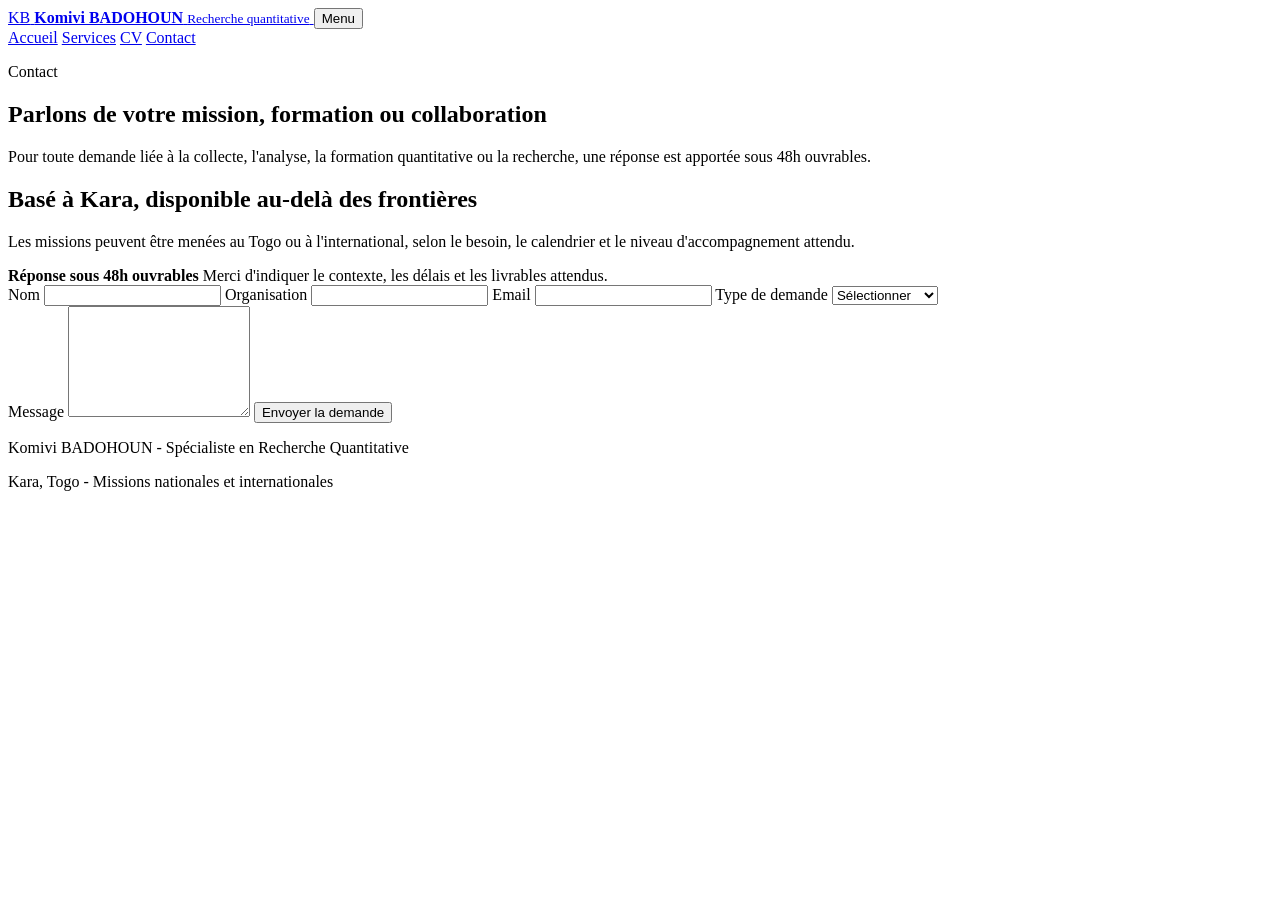
==== contact.html @ 81df45e7 "Add files via upload" ====
<!doctype html>
<html lang="fr">
  <head>
    <meta charset="utf-8">
    <meta name="viewport" content="width=device-width, initial-scale=1">
    <title>Contact - Komivi BADOHOUN</title>
    <meta name="description" content="Contactez Komivi BADOHOUN pour une mission, une formation ou une collaboration de recherche.">
    <link rel="stylesheet" href="assets/styles.css">
  </head>
  <body>
    <header class="site-header">
      <a class="brand" href="index.html" aria-label="Accueil Komivi BADOHOUN">
        <span class="brand-mark">KB</span>
        <span>
          <strong>Komivi BADOHOUN</strong>
          <small>Recherche quantitative</small>
        </span>
      </a>
      <button class="nav-toggle" type="button" aria-expanded="false" aria-controls="main-nav">
        <span class="nav-toggle-line"></span>
        <span class="nav-toggle-line"></span>
        <span class="nav-toggle-line"></span>
        <span class="sr-only">Menu</span>
      </button>
      <nav class="main-nav" id="main-nav" aria-label="Navigation principale">
        <a href="index.html">Accueil</a>
        <a href="services.html">Services</a>
        <a href="cv.html">CV</a>
        <a href="contact.html" aria-current="page">Contact</a>
      </nav>
    </header>

    <main>
      <section class="page-hero contact-hero">
        <p class="eyebrow">Contact</p>
        <h1>Parlons de votre mission, formation ou collaboration</h1>
        <p>
          Pour toute demande liée à la collecte, l'analyse, la formation quantitative
          ou la recherche, une réponse est apportée sous 48h ouvrables.
        </p>
      </section>

      <section class="section contact-layout">
        <div class="contact-intro">
          <h2>Basé à Kara, disponible au-delà des frontières</h2>
          <p>
            Les missions peuvent être menées au Togo ou à l'international, selon le besoin,
            le calendrier et le niveau d'accompagnement attendu.
          </p>
          <div class="contact-note">
            <strong>Réponse sous 48h ouvrables</strong>
            <span>Merci d'indiquer le contexte, les délais et les livrables attendus.</span>
          </div>
        </div>

        <form class="contact-form" id="contact-form">
          <div class="form-grid">
            <label>
              <span>Nom</span>
              <input type="text" name="name" autocomplete="name" required>
            </label>
            <label>
              <span>Organisation</span>
              <input type="text" name="organization" autocomplete="organization">
            </label>
            <label>
              <span>Email</span>
              <input type="email" name="email" autocomplete="email" required>
            </label>
            <label>
              <span>Type de demande</span>
              <select name="request_type" required>
                <option value="">Sélectionner</option>
                <option>Mission/Projet</option>
                <option>Formation</option>
                <option>Collaboration</option>
                <option>Autre</option>
              </select>
            </label>
          </div>
          <label>
            <span>Message</span>
            <textarea name="message" rows="7" required></textarea>
          </label>
          <button class="button button-primary" type="submit">Envoyer la demande</button>
          <p class="form-status" id="form-status" role="status" aria-live="polite"></p>
        </form>
      </section>
    </main>

    <footer class="site-footer">
      <p>Komivi BADOHOUN - Spécialiste en Recherche Quantitative</p>
      <p>Kara, Togo - Missions nationales et internationales</p>
    </footer>

    <script src="assets/script.js"></script>
  </body>
</html>
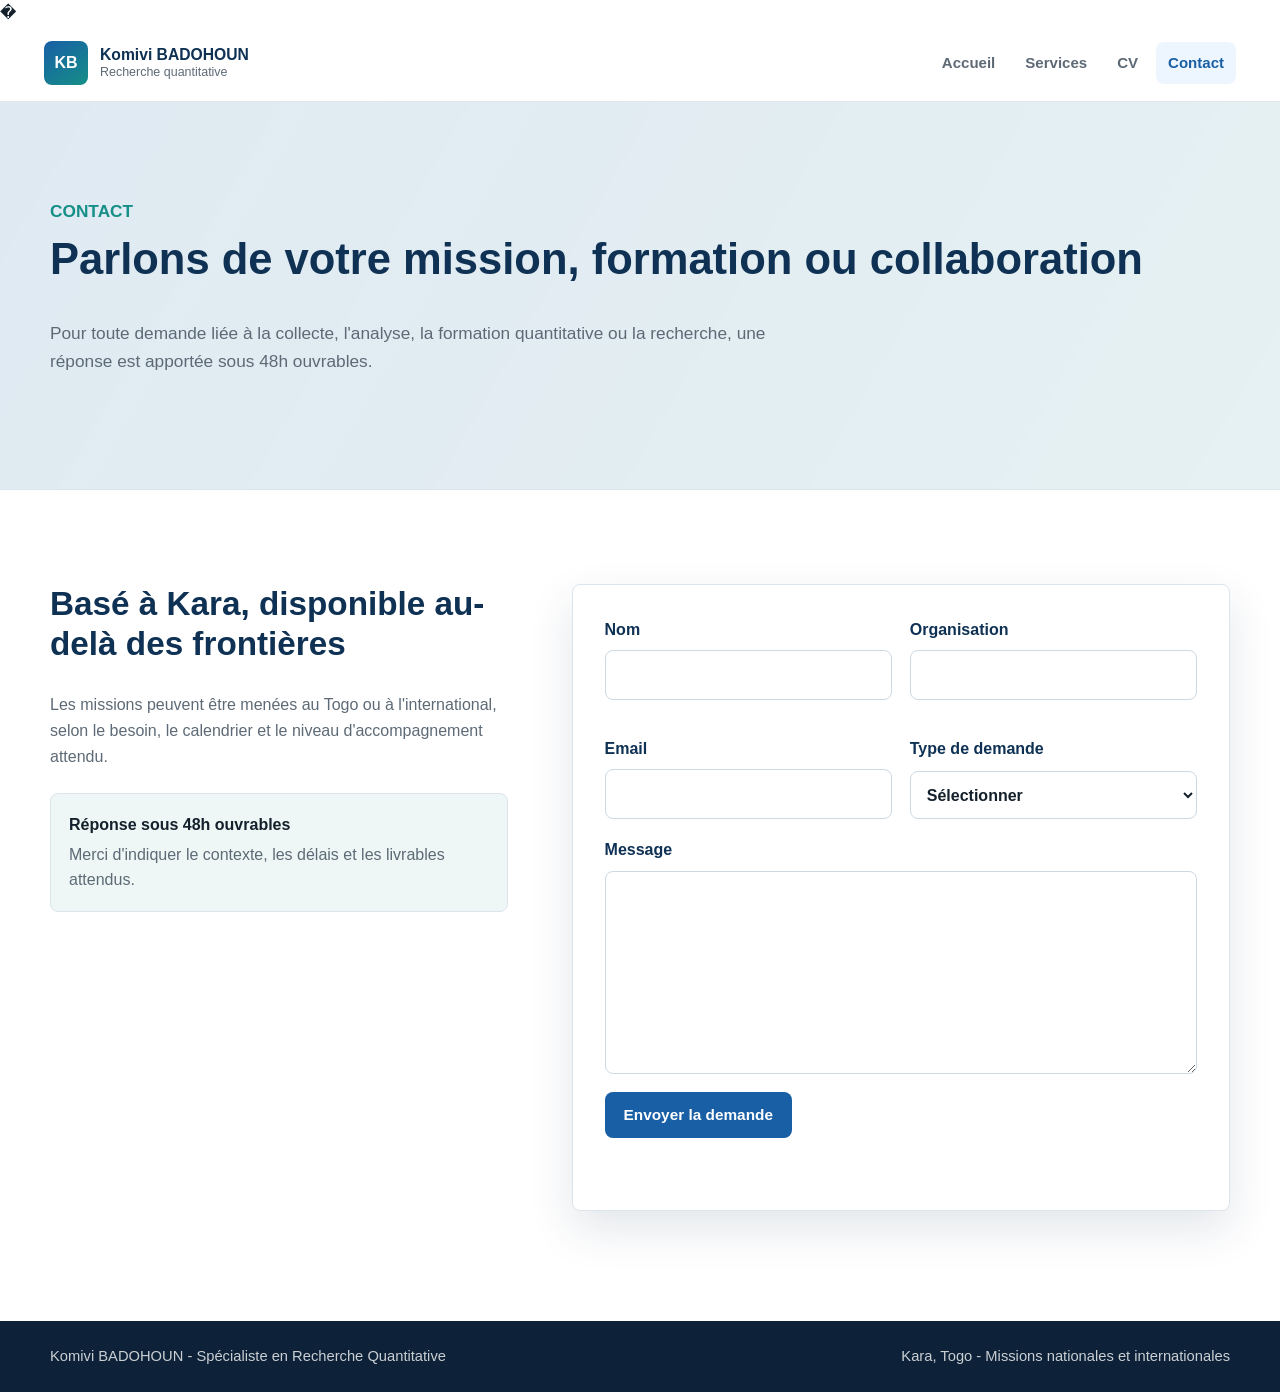
==== commit 0f68a52c: "Add files via upload" ====
--- a/contact.html
+++ b/contact.html
@@ -1,11 +1,788 @@
-<!doctype html>
+�<!doctype html>
 <html lang="fr">
   <head>
     <meta charset="utf-8">
     <meta name="viewport" content="width=device-width, initial-scale=1">
     <title>Contact - Komivi BADOHOUN</title>
     <meta name="description" content="Contactez Komivi BADOHOUN pour une mission, une formation ou une collaboration de recherche.">
-    <link rel="stylesheet" href="assets/styles.css">
+    <style>
+:root {
+  --brand: #185fa5;
+  --brand-dark: #0e3154;
+  --teal: #168f88;
+  --ink: #14202b;
+  --muted: #5d6a76;
+  --line: #dce5ec;
+  --paper: #f7fafc;
+  --warm: #f4efe7;
+  --white: #ffffff;
+  --shadow: 0 18px 45px rgba(13, 48, 84, 0.12);
+  --max-width: 1180px;
+  --header-height: 76px;
+}
+
+* {
+  box-sizing: border-box;
+}
+
+html {
+  scroll-behavior: smooth;
+}
+
+body {
+  margin: 0;
+  color: var(--ink);
+  background: var(--white);
+  font-family: Inter, "Segoe UI", Roboto, Arial, sans-serif;
+  font-size: 16px;
+  line-height: 1.6;
+  letter-spacing: 0;
+}
+
+img,
+svg {
+  max-width: 100%;
+  display: block;
+}
+
+a {
+  color: inherit;
+  text-decoration: none;
+}
+
+p,
+h1,
+h2,
+h3 {
+  margin-top: 0;
+}
+
+p {
+  color: var(--muted);
+}
+
+.sr-only {
+  position: absolute;
+  width: 1px;
+  height: 1px;
+  padding: 0;
+  margin: -1px;
+  overflow: hidden;
+  clip: rect(0, 0, 0, 0);
+  white-space: nowrap;
+  border: 0;
+}
+
+.site-header {
+  min-height: var(--header-height);
+  padding: 14px clamp(18px, 4vw, 44px);
+  display: flex;
+  align-items: center;
+  justify-content: space-between;
+  gap: 22px;
+  position: sticky;
+  top: 0;
+  z-index: 20;
+  background: rgba(255, 255, 255, 0.94);
+  border-bottom: 1px solid rgba(220, 229, 236, 0.9);
+  backdrop-filter: blur(16px);
+}
+
+.brand {
+  display: inline-flex;
+  align-items: center;
+  gap: 12px;
+  min-width: 0;
+}
+
+.brand-mark {
+  width: 44px;
+  height: 44px;
+  flex: 0 0 44px;
+  border-radius: 8px;
+  display: grid;
+  place-items: center;
+  color: var(--white);
+  background: linear-gradient(145deg, var(--brand), var(--teal));
+  font-weight: 800;
+}
+
+.brand strong,
+.brand small {
+  display: block;
+  line-height: 1.2;
+}
+
+.brand strong {
+  color: var(--brand-dark);
+  font-size: 0.98rem;
+}
+
+.brand small {
+  color: var(--muted);
+  font-size: 0.78rem;
+}
+
+.main-nav {
+  display: flex;
+  align-items: center;
+  gap: 6px;
+}
+
+.main-nav a {
+  padding: 9px 12px;
+  border-radius: 8px;
+  color: var(--muted);
+  font-weight: 700;
+  font-size: 0.94rem;
+}
+
+.main-nav a:hover,
+.main-nav a:focus-visible,
+.main-nav a[aria-current="page"] {
+  color: var(--brand);
+  background: #edf6ff;
+}
+
+.nav-toggle {
+  width: 44px;
+  height: 44px;
+  border: 1px solid var(--line);
+  border-radius: 8px;
+  background: var(--white);
+  display: none;
+  place-items: center;
+  gap: 4px;
+  padding: 10px;
+}
+
+.nav-toggle-line {
+  display: block;
+  width: 20px;
+  height: 2px;
+  background: var(--brand-dark);
+  border-radius: 999px;
+}
+
+.hero {
+  min-height: calc(86svh - var(--header-height));
+  display: flex;
+  align-items: center;
+  background:
+    linear-gradient(90deg, rgba(10, 42, 72, 0.9) 0%, rgba(13, 48, 84, 0.78) 36%, rgba(13, 48, 84, 0.18) 68%, rgba(13, 48, 84, 0.08) 100%),
+    url("assets/health-data-hero.png") center / cover no-repeat;
+  color: var(--white);
+}
+
+.hero-inner {
+  width: min(var(--max-width), calc(100% - 36px));
+  margin: 0 auto;
+  padding: clamp(70px, 10vw, 126px) 0 clamp(54px, 7vw, 92px);
+}
+
+.hero h1 {
+  max-width: 760px;
+  margin-bottom: 22px;
+  font-size: clamp(2.2rem, 5.4vw, 4.8rem);
+  line-height: 1.02;
+  letter-spacing: 0;
+}
+
+.hero-copy {
+  max-width: 640px;
+  color: rgba(255, 255, 255, 0.88);
+  font-size: clamp(1.02rem, 1.4vw, 1.2rem);
+}
+
+.hero-actions,
+.cta-section,
+.quote-band {
+  display: flex;
+  align-items: center;
+  gap: 14px;
+  flex-wrap: wrap;
+}
+
+.button {
+  min-height: 46px;
+  display: inline-flex;
+  align-items: center;
+  justify-content: center;
+  gap: 8px;
+  padding: 12px 18px;
+  border: 1px solid transparent;
+  border-radius: 8px;
+  font-weight: 800;
+  font-size: 0.96rem;
+  cursor: pointer;
+  transition: transform 160ms ease, box-shadow 160ms ease, background 160ms ease;
+}
+
+.button:hover,
+.button:focus-visible {
+  transform: translateY(-1px);
+  box-shadow: var(--shadow);
+}
+
+.button-primary {
+  background: var(--brand);
+  color: var(--white);
+}
+
+.button-secondary {
+  color: var(--white);
+  border-color: rgba(255, 255, 255, 0.56);
+  background: rgba(255, 255, 255, 0.1);
+}
+
+.button-light {
+  color: var(--brand-dark);
+  background: var(--white);
+}
+
+.button.full {
+  width: 100%;
+}
+
+.eyebrow {
+  margin-bottom: 10px;
+  color: var(--teal);
+  font-size: 0.78rem;
+  font-weight: 850;
+  text-transform: uppercase;
+}
+
+.hero .eyebrow,
+.cta-section .eyebrow,
+.quote-band .eyebrow {
+  color: #b6f2ec;
+}
+
+.stats-band {
+  width: min(var(--max-width), calc(100% - 36px));
+  margin: -34px auto 0;
+  position: relative;
+  z-index: 2;
+  display: grid;
+  grid-template-columns: repeat(3, 1fr);
+  background: var(--white);
+  border: 1px solid var(--line);
+  border-radius: 8px;
+  box-shadow: var(--shadow);
+  overflow: hidden;
+}
+
+.stat {
+  padding: 24px;
+  display: grid;
+  gap: 2px;
+  border-right: 1px solid var(--line);
+}
+
+.stat:last-child {
+  border-right: 0;
+}
+
+.stat strong {
+  color: var(--brand);
+  font-size: clamp(2rem, 4vw, 3rem);
+  line-height: 1;
+}
+
+.stat span {
+  color: var(--muted);
+  font-weight: 700;
+}
+
+.section {
+  width: min(var(--max-width), calc(100% - 36px));
+  margin: 0 auto;
+  padding: clamp(58px, 8vw, 94px) 0;
+}
+
+.section-muted {
+  width: 100%;
+  max-width: none;
+  padding-left: max(18px, calc((100% - var(--max-width)) / 2));
+  padding-right: max(18px, calc((100% - var(--max-width)) / 2));
+  background: var(--paper);
+}
+
+.section-heading {
+  max-width: 720px;
+  margin-bottom: 30px;
+}
+
+.section-heading h2,
+.page-hero h1,
+.cta-section h2,
+.quote-band h2 {
+  color: var(--brand-dark);
+  font-size: clamp(1.85rem, 3.4vw, 3rem);
+  line-height: 1.12;
+  letter-spacing: 0;
+}
+
+.text-columns {
+  display: grid;
+  grid-template-columns: repeat(2, minmax(0, 1fr));
+  gap: clamp(24px, 5vw, 72px);
+}
+
+.text-columns p {
+  font-size: 1.04rem;
+}
+
+.expertise-grid,
+.project-grid {
+  display: grid;
+  grid-template-columns: repeat(3, minmax(0, 1fr));
+  gap: 18px;
+}
+
+.feature-card,
+.project-card,
+.sidebar-panel,
+.contact-form,
+.contact-note {
+  background: var(--white);
+  border: 1px solid var(--line);
+  border-radius: 8px;
+}
+
+.feature-card,
+.project-card,
+.sidebar-panel {
+  padding: 24px;
+}
+
+.feature-number,
+.service-index {
+  color: var(--teal);
+  font-weight: 900;
+  font-size: 0.82rem;
+}
+
+.feature-card h3,
+.project-card h3,
+.service-card h2,
+.timeline-item h2,
+.sidebar-panel h2,
+.contact-intro h2 {
+  color: var(--brand-dark);
+  line-height: 1.22;
+  letter-spacing: 0;
+}
+
+.feature-card h3,
+.project-card h3 {
+  margin: 8px 0 10px;
+  font-size: 1.16rem;
+}
+
+.project-card {
+  border-top: 4px solid var(--brand);
+}
+
+.project-tag {
+  margin-bottom: 8px;
+  color: var(--teal);
+  font-weight: 800;
+  font-size: 0.86rem;
+}
+
+.tools-section {
+  padding-top: 34px;
+}
+
+.tool-list {
+  display: flex;
+  flex-wrap: wrap;
+  gap: 10px;
+}
+
+.tool-list span {
+  display: inline-flex;
+  align-items: center;
+  min-height: 38px;
+  padding: 8px 12px;
+  border-radius: 8px;
+  color: var(--brand-dark);
+  background: #eef7f6;
+  border: 1px solid #cce8e5;
+  font-weight: 800;
+  font-size: 0.93rem;
+}
+
+.tool-list.compact span {
+  min-height: 34px;
+  font-size: 0.88rem;
+}
+
+.cta-section,
+.quote-band {
+  margin-top: 20px;
+  padding: clamp(34px, 6vw, 58px) max(18px, calc((100% - var(--max-width)) / 2));
+  justify-content: space-between;
+  background: linear-gradient(135deg, var(--brand-dark), var(--brand));
+  color: var(--white);
+}
+
+.cta-section h2,
+.quote-band h2 {
+  max-width: 780px;
+  margin-bottom: 0;
+  color: var(--white);
+}
+
+.quote-band p {
+  max-width: 700px;
+  color: rgba(255, 255, 255, 0.86);
+}
+
+.page-hero {
+  padding: clamp(58px, 9vw, 96px) max(18px, calc((100% - var(--max-width)) / 2));
+  background:
+    linear-gradient(120deg, rgba(24, 95, 165, 0.11), rgba(22, 143, 136, 0.08)),
+    var(--paper);
+  border-bottom: 1px solid var(--line);
+}
+
+.page-hero p {
+  max-width: 760px;
+  font-size: 1.08rem;
+}
+
+.service-list {
+  display: grid;
+  gap: 18px;
+}
+
+.service-card {
+  display: grid;
+  grid-template-columns: 58px minmax(0, 1fr);
+  gap: 18px;
+  padding: 28px;
+  border: 1px solid var(--line);
+  border-radius: 8px;
+  background: var(--white);
+  box-shadow: 0 10px 28px rgba(13, 48, 84, 0.06);
+}
+
+.service-card h2 {
+  margin-bottom: 8px;
+  font-size: clamp(1.28rem, 2vw, 1.7rem);
+}
+
+.check-list {
+  margin: 16px 0 0;
+  padding: 0;
+  display: flex;
+  flex-wrap: wrap;
+  gap: 8px;
+  list-style: none;
+}
+
+.check-list li {
+  padding: 7px 10px;
+  border-radius: 8px;
+  color: var(--brand-dark);
+  background: var(--warm);
+  font-weight: 800;
+  font-size: 0.88rem;
+}
+
+.cv-layout {
+  display: grid;
+  grid-template-columns: minmax(0, 1fr) 340px;
+  gap: 34px;
+  align-items: start;
+}
+
+.timeline {
+  position: relative;
+  display: grid;
+  gap: 24px;
+}
+
+.timeline::before {
+  content: "";
+  position: absolute;
+  left: 13px;
+  top: 8px;
+  bottom: 8px;
+  width: 2px;
+  background: var(--line);
+}
+
+.timeline-item {
+  display: grid;
+  grid-template-columns: 28px minmax(0, 1fr);
+  gap: 18px;
+}
+
+.timeline-marker {
+  width: 28px;
+  height: 28px;
+  position: relative;
+  z-index: 1;
+  border: 6px solid #e9f5f4;
+  border-radius: 50%;
+  background: var(--teal);
+}
+
+.timeline-item h2 {
+  margin-bottom: 8px;
+  font-size: clamp(1.24rem, 2vw, 1.7rem);
+}
+
+.cv-sidebar {
+  display: grid;
+  gap: 16px;
+  position: sticky;
+  top: calc(var(--header-height) + 18px);
+}
+
+.sidebar-panel h2 {
+  margin-bottom: 14px;
+  font-size: 1.2rem;
+}
+
+.plain-list {
+  margin: 0;
+  padding: 0;
+  list-style: none;
+  display: grid;
+  gap: 12px;
+}
+
+.plain-list li {
+  display: flex;
+  justify-content: space-between;
+  gap: 12px;
+  padding-bottom: 12px;
+  border-bottom: 1px solid var(--line);
+}
+
+.plain-list li:last-child {
+  padding-bottom: 0;
+  border-bottom: 0;
+}
+
+.plain-list span {
+  color: var(--muted);
+}
+
+.contact-layout {
+  display: grid;
+  grid-template-columns: 0.82fr 1.18fr;
+  gap: clamp(28px, 5vw, 70px);
+  align-items: start;
+}
+
+.contact-intro h2 {
+  font-size: clamp(1.5rem, 2.6vw, 2.4rem);
+}
+
+.contact-note {
+  margin-top: 24px;
+  padding: 18px;
+  display: grid;
+  gap: 4px;
+  background: #eef7f6;
+}
+
+.contact-note span {
+  color: var(--muted);
+}
+
+.contact-form {
+  padding: clamp(20px, 4vw, 32px);
+  box-shadow: var(--shadow);
+}
+
+.form-grid {
+  display: grid;
+  grid-template-columns: repeat(2, minmax(0, 1fr));
+  gap: 18px;
+}
+
+label {
+  display: grid;
+  gap: 8px;
+  margin-bottom: 18px;
+  color: var(--brand-dark);
+  font-weight: 800;
+}
+
+input,
+select,
+textarea {
+  width: 100%;
+  min-height: 46px;
+  padding: 11px 12px;
+  border: 1px solid #cdd9e3;
+  border-radius: 8px;
+  color: var(--ink);
+  background: var(--white);
+  font: inherit;
+}
+
+textarea {
+  resize: vertical;
+}
+
+input:focus,
+select:focus,
+textarea:focus {
+  outline: 3px solid rgba(24, 95, 165, 0.18);
+  border-color: var(--brand);
+}
+
+.form-status {
+  min-height: 26px;
+  margin: 14px 0 0;
+  color: var(--brand);
+  font-weight: 800;
+}
+
+.site-footer {
+  padding: 24px max(18px, calc((100% - var(--max-width)) / 2));
+  display: flex;
+  justify-content: space-between;
+  gap: 18px;
+  flex-wrap: wrap;
+  background: #0d2238;
+  color: var(--white);
+}
+
+.site-footer p {
+  margin: 0;
+  color: rgba(255, 255, 255, 0.78);
+  font-size: 0.92rem;
+}
+
+@media (max-width: 900px) {
+  .nav-toggle {
+    display: grid;
+  }
+
+  .main-nav {
+    position: absolute;
+    left: 18px;
+    right: 18px;
+    top: calc(100% + 8px);
+    padding: 10px;
+    display: none;
+    flex-direction: column;
+    align-items: stretch;
+    background: var(--white);
+    border: 1px solid var(--line);
+    border-radius: 8px;
+    box-shadow: var(--shadow);
+  }
+
+  .main-nav.is-open {
+    display: flex;
+  }
+
+  .main-nav a {
+    padding: 12px;
+  }
+
+  .hero {
+    min-height: calc(78svh - var(--header-height));
+    background:
+      linear-gradient(90deg, rgba(10, 42, 72, 0.94), rgba(13, 48, 84, 0.74)),
+      url("assets/health-data-hero.png") center / cover no-repeat;
+  }
+
+  .stats-band,
+  .expertise-grid,
+  .project-grid,
+  .text-columns,
+  .cv-layout,
+  .contact-layout {
+    grid-template-columns: 1fr;
+  }
+
+  .stats-band {
+    margin-top: 0;
+    border-radius: 0;
+    width: 100%;
+    box-shadow: none;
+  }
+
+  .stat {
+    border-right: 0;
+    border-bottom: 1px solid var(--line);
+  }
+
+  .stat:last-child {
+    border-bottom: 0;
+  }
+
+  .cv-sidebar {
+    position: static;
+  }
+}
+
+@media (max-width: 640px) {
+  :root {
+    --header-height: 70px;
+  }
+
+  .site-header {
+    padding: 12px 16px;
+  }
+
+  .brand strong {
+    font-size: 0.88rem;
+  }
+
+  .brand small {
+    font-size: 0.72rem;
+  }
+
+  .hero-inner,
+  .section {
+    width: min(100% - 28px, var(--max-width));
+  }
+
+  .hero {
+    min-height: 70svh;
+  }
+
+  .hero-actions,
+  .cta-section,
+  .quote-band {
+    align-items: stretch;
+  }
+
+  .button,
+  .hero-actions .button,
+  .cta-section .button,
+  .quote-band .button {
+    width: 100%;
+  }
+
+  .service-card {
+    grid-template-columns: 1fr;
+    padding: 22px;
+  }
+
+  .form-grid {
+    grid-template-columns: 1fr;
+    gap: 0;
+  }
+
+  .plain-list li {
+    display: grid;
+  }
+}
+
+    </style>
+    <link rel="stylesheet" href="./assets/styles.css">
   </head>
   <body>
     <header class="site-header">
@@ -93,6 +870,36 @@
       <p>Kara, Togo - Missions nationales et internationales</p>
     </footer>
 
-    <script src="assets/script.js"></script>
+    <script>
+const toggle = document.querySelector(".nav-toggle");
+const nav = document.querySelector(".main-nav");
+
+if (toggle && nav) {
+  toggle.addEventListener("click", () => {
+    const isOpen = nav.classList.toggle("is-open");
+    toggle.setAttribute("aria-expanded", String(isOpen));
+  });
+}
+
+const form = document.querySelector("#contact-form");
+const statusMessage = document.querySelector("#form-status");
+
+if (form && statusMessage) {
+  form.addEventListener("submit", (event) => {
+    event.preventDefault();
+
+    if (!form.checkValidity()) {
+      form.reportValidity();
+      return;
+    }
+
+    statusMessage.textContent =
+      "Merci, votre demande est prête. Le formulaire pourra être relié à votre adresse email lors de la mise en ligne.";
+    form.reset();
+  });
+}
+
+    </script>
   </body>
 </html>
+
